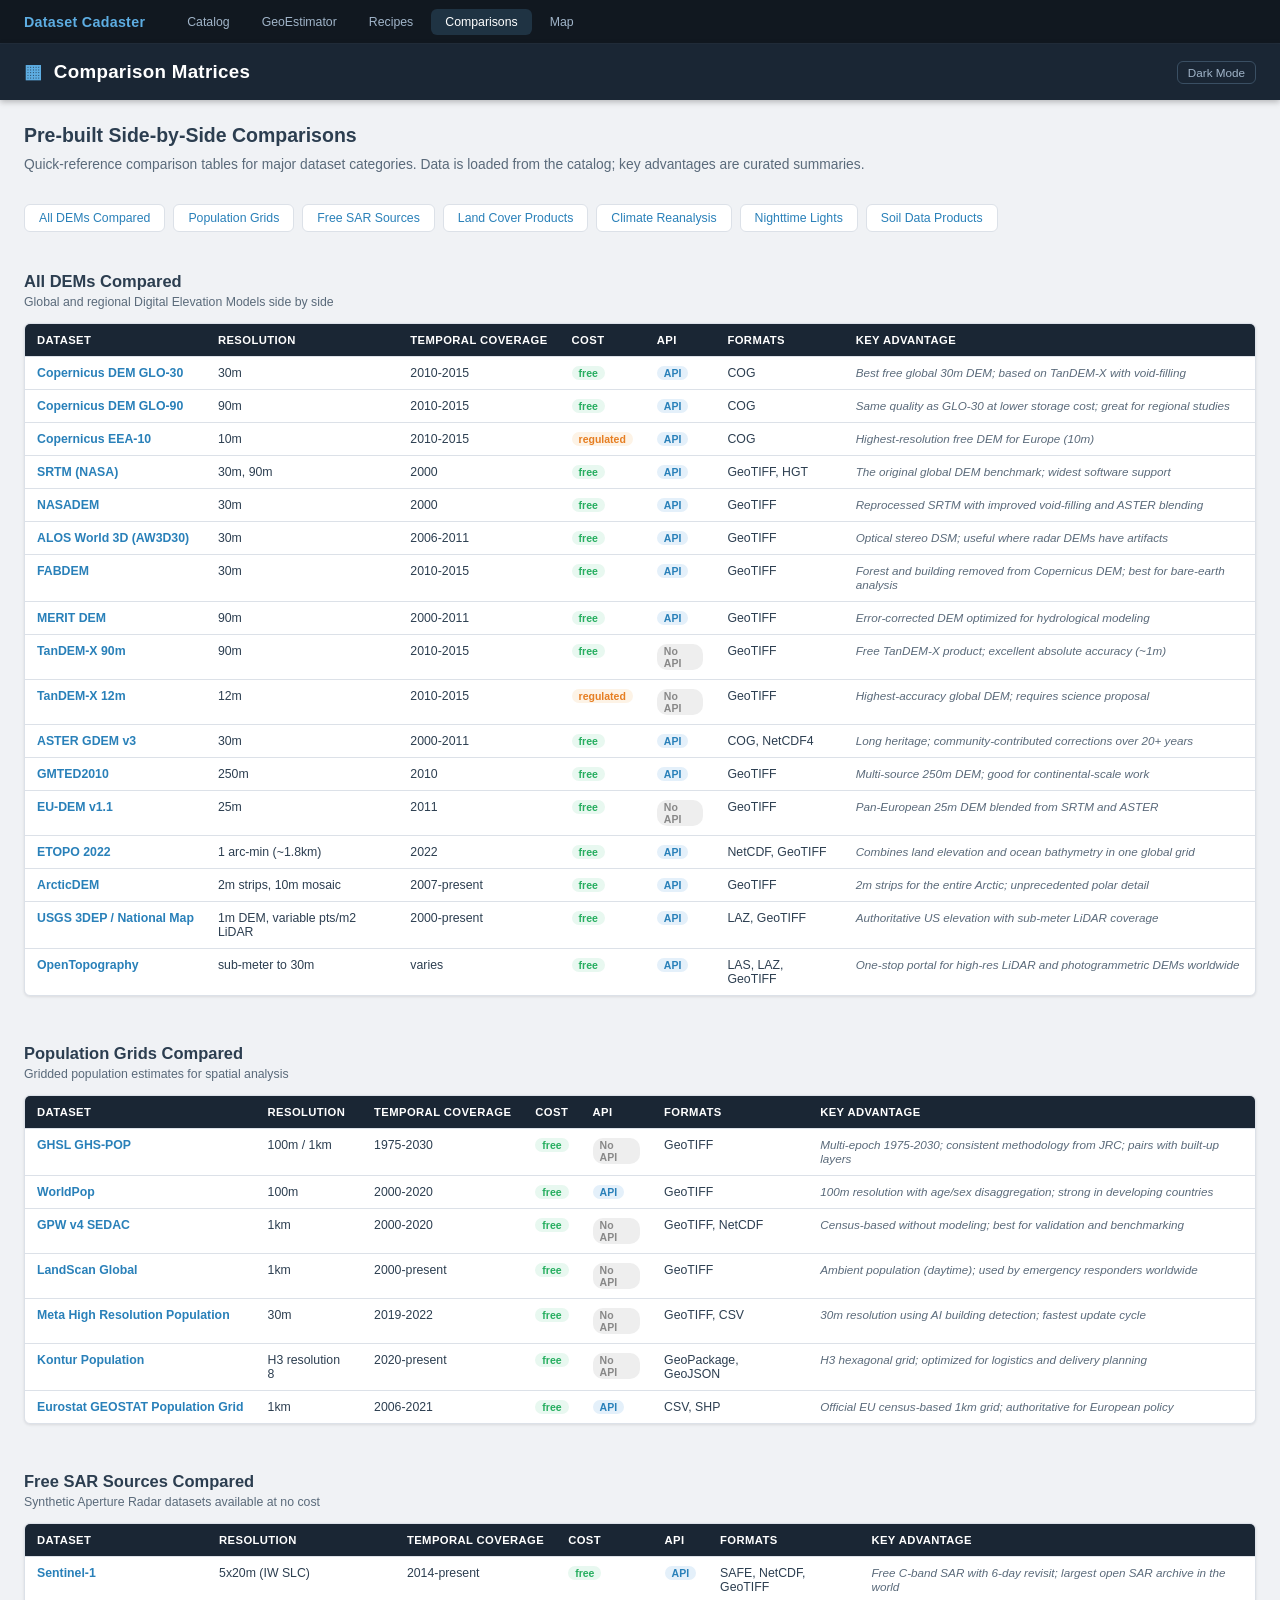
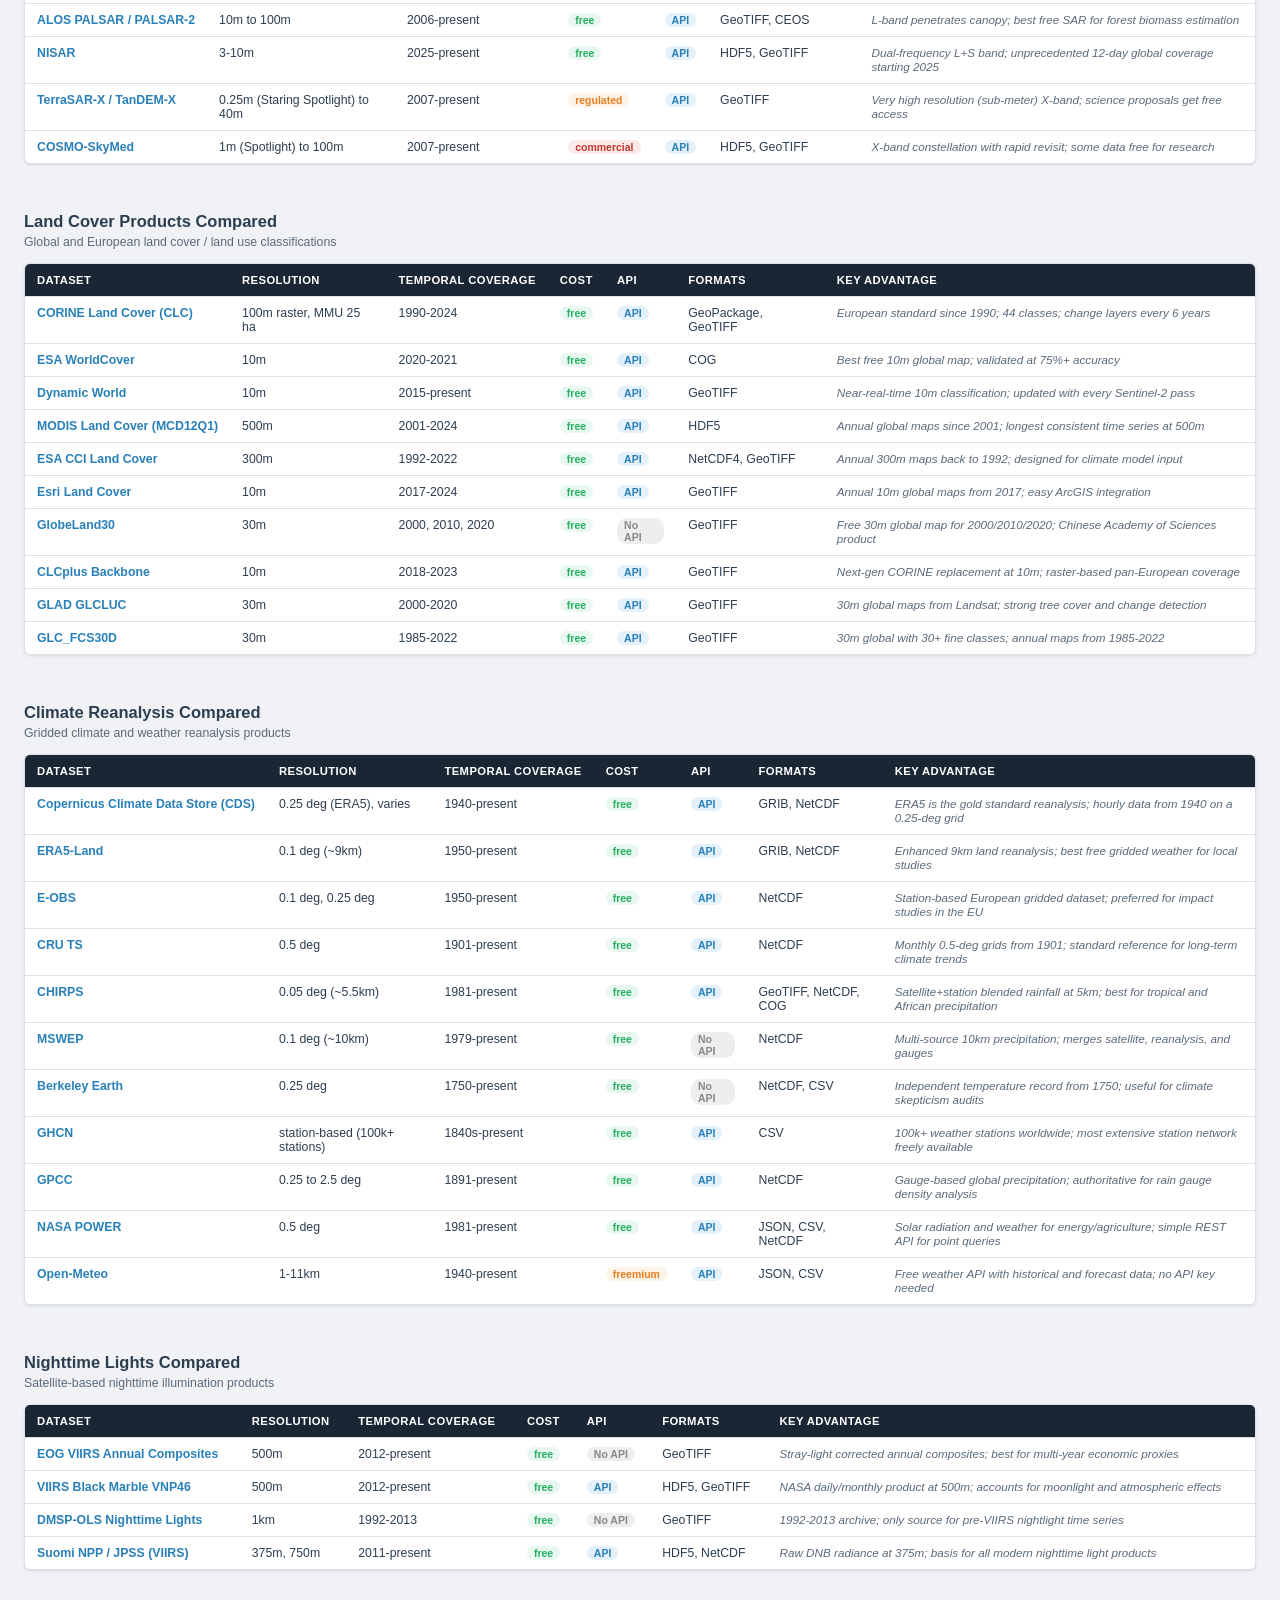
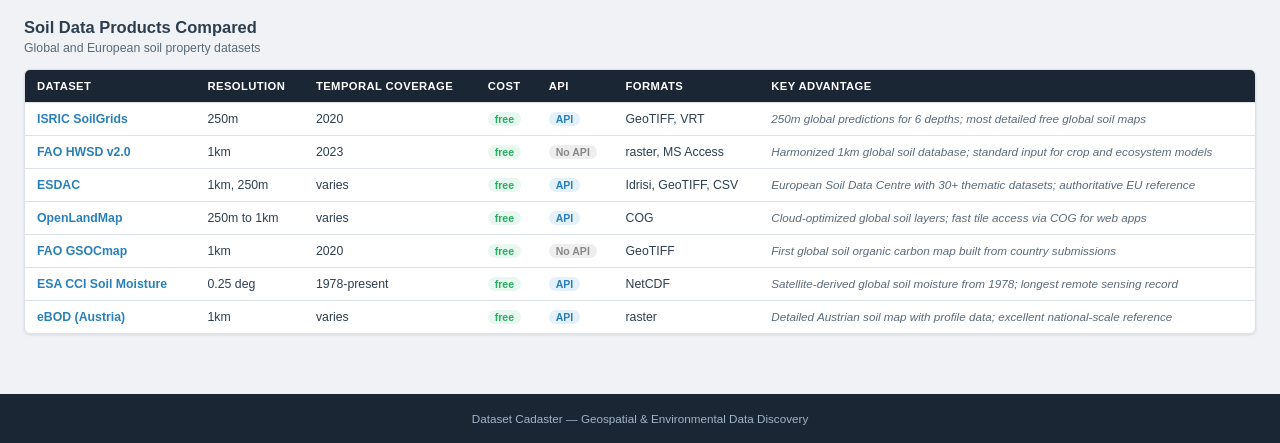
==== app/compare.html @ e5fda2cf "add download size estimator tab and processing recipes page" ====
<!DOCTYPE html>
<html lang="en">
<head>
<meta charset="UTF-8">
<meta name="viewport" content="width=device-width, initial-scale=1.0">
<title>Comparison Matrices — Dataset Cadaster</title>
<style>
/* ── Reset & Base ─────────────────────────────────────── */
*,*::before,*::after{box-sizing:border-box;margin:0;padding:0}
:root{
  --hdr:#1a2634;
  --hdr-accent:#2e4057;
  --body-bg:#f0f2f5;
  --card-bg:#fff;
  --text:#2c3e50;
  --text-light:#5a6a7a;
  --border:#dce1e8;
  --accent:#2980b9;
  --accent-hover:#1f6da0;
  --green:#27ae60;
  --green-bg:#e8f8f0;
  --yellow:#e67e22;
  --yellow-bg:#fdf3e6;
  --red:#c0392b;
  --red-bg:#fbeaea;
  --blue:#2980b9;
  --blue-bg:#e4f0fa;
  --teal:#16a085;
  --radius:6px;
  --shadow:0 1px 3px rgba(0,0,0,.1);
  --shadow-hover:0 4px 12px rgba(0,0,0,.12);
  --font:-apple-system,BlinkMacSystemFont,"Segoe UI",Roboto,"Helvetica Neue",Arial,sans-serif;
  --nav-h:44px;
  --header-h:56px;
}
/* ── Dark Mode ────────────────────────────────────────── */
[data-theme="dark"]{
  --hdr:#0d1520;
  --hdr-accent:#1a2a3e;
  --body-bg:#181e26;
  --card-bg:#1e2733;
  --text:#d0d8e0;
  --text-light:#8899aa;
  --border:#2a3545;
  --accent:#4ba3d9;
  --accent-hover:#3a8ec4;
  --green:#2ecc71;
  --green-bg:#1a3328;
  --yellow:#f39c12;
  --yellow-bg:#332a14;
  --red:#e74c3c;
  --red-bg:#331a1a;
  --blue:#4ba3d9;
  --blue-bg:#1a2a3e;
  --shadow:0 1px 3px rgba(0,0,0,.3);
  --shadow-hover:0 4px 12px rgba(0,0,0,.4);
}
html{font-size:15px;scroll-behavior:smooth}
body{font-family:var(--font);color:var(--text);background:var(--body-bg);min-height:100vh;display:flex;flex-direction:column}
a{color:var(--accent);text-decoration:none}
a:hover{text-decoration:underline}

/* ── Navigation Bar ──────────────────────────────────── */
.navbar{background:#111820;display:flex;align-items:center;height:var(--nav-h);padding:0 24px;font-size:.82rem;border-bottom:1px solid #222e3c}
.navbar-brand{color:#5dade2;font-weight:700;font-size:.95rem;text-decoration:none;margin-right:28px;letter-spacing:.3px}
.navbar-links{display:flex;gap:4px}
.navbar-links a{color:#a0b4c8;text-decoration:none;padding:6px 14px;border-radius:var(--radius);transition:all .15s}
.navbar-links a:hover{color:#fff;background:rgba(255,255,255,.08)}
.navbar-links a.active{color:#fff;background:rgba(93,173,226,.18)}

/* ── Header ───────────────────────────────────────────── */
.header{background:var(--hdr);color:#fff;padding:0 24px;display:flex;align-items:center;height:var(--header-h);position:sticky;top:0;z-index:100;box-shadow:0 2px 6px rgba(0,0,0,.25)}
.header h1{font-size:1.25rem;font-weight:600;letter-spacing:.3px}
.header h1 span{color:#5dade2;margin-right:6px}
.header-right{margin-left:auto;display:flex;align-items:center;gap:12px}
.btn-dark-toggle{background:none;border:1px solid #3a4f63;color:#a0b4c8;padding:4px 10px;border-radius:var(--radius);cursor:pointer;font-size:.78rem;font-family:var(--font);transition:all .15s;display:flex;align-items:center;gap:5px}
.btn-dark-toggle:hover{border-color:#5a7a9a;color:#fff}

/* ── Content ─────────────────────────────────────────── */
.container{max-width:1400px;width:100%;margin:0 auto;padding:24px}
.page-intro{margin-bottom:28px}
.page-intro h2{font-size:1.3rem;margin-bottom:8px;color:var(--text)}
.page-intro p{color:var(--text-light);font-size:.92rem;line-height:1.5}

/* ── Jump Nav ────────────────────────────────────────── */
.jump-nav{display:flex;flex-wrap:wrap;gap:8px;margin-bottom:28px}
.jump-nav a{display:inline-block;padding:6px 14px;background:var(--card-bg);border:1px solid var(--border);border-radius:var(--radius);font-size:.82rem;color:var(--accent);transition:all .15s}
.jump-nav a:hover{background:var(--accent);color:#fff;border-color:var(--accent);text-decoration:none}

/* ── Matrix Section ──────────────────────────────────── */
.matrix-section{margin-bottom:36px}
.matrix-section h3{font-size:1.1rem;margin-bottom:4px;color:var(--text);padding-top:12px}
.matrix-section .subtitle{font-size:.82rem;color:var(--text-light);margin-bottom:14px}
.matrix-wrap{overflow-x:auto;border:1px solid var(--border);border-radius:var(--radius);box-shadow:var(--shadow);background:var(--card-bg)}
.matrix-wrap table{width:100%;border-collapse:collapse;font-size:.82rem;min-width:900px}
.matrix-wrap th{text-align:left;padding:10px 12px;background:var(--hdr);color:#fff;font-weight:600;font-size:.75rem;text-transform:uppercase;letter-spacing:.4px;white-space:nowrap;position:sticky;top:0;z-index:1}
[data-theme="dark"] .matrix-wrap th{background:#0d1520}
.matrix-wrap td{padding:9px 12px;border-top:1px solid var(--border);vertical-align:top}
.matrix-wrap tr:hover{background:var(--blue-bg)}
[data-theme="dark"] .matrix-wrap tr:hover{background:rgba(75,163,217,.08)}
.matrix-wrap td:first-child{font-weight:600;white-space:nowrap;min-width:160px}
.matrix-wrap td:first-child a{color:var(--accent)}
.badge-free{display:inline-block;padding:1px 7px;border-radius:10px;font-size:.7rem;font-weight:600;background:var(--green-bg);color:var(--green)}
.badge-freemium{display:inline-block;padding:1px 7px;border-radius:10px;font-size:.7rem;font-weight:600;background:var(--yellow-bg);color:var(--yellow)}
.badge-commercial{display:inline-block;padding:1px 7px;border-radius:10px;font-size:.7rem;font-weight:600;background:var(--red-bg);color:var(--red)}
.badge-regulated{display:inline-block;padding:1px 7px;border-radius:10px;font-size:.7rem;font-weight:600;background:var(--yellow-bg);color:var(--yellow)}
.badge-api{display:inline-block;padding:1px 7px;border-radius:10px;font-size:.7rem;font-weight:600;background:var(--blue-bg);color:var(--blue)}
.badge-no-api{display:inline-block;padding:1px 7px;border-radius:10px;font-size:.7rem;font-weight:600;background:#eee;color:#888}
[data-theme="dark"] .badge-no-api{background:#2a2a2a;color:#666}
.advantage{font-style:italic;color:var(--text-light);font-size:.78rem;max-width:220px}

/* ── Footer ──────────────────────────────────────────── */
.footer{background:var(--hdr);color:#a0b4c8;text-align:center;padding:18px;font-size:.78rem;margin-top:auto}

/* ── Responsive ──────────────────────────────────────── */
@media(max-width:768px){
  .navbar{padding:0 12px;font-size:.75rem}
  .navbar-brand{font-size:.82rem;margin-right:12px}
  .container{padding:14px}
  .jump-nav{gap:5px}
  .jump-nav a{padding:4px 10px;font-size:.75rem}
}
</style>
</head>
<body>

<nav class="navbar">
  <a href="index.html" class="navbar-brand">Dataset Cadaster</a>
  <div class="navbar-links">
    <a href="index.html">Catalog</a>
    <a href="estimator.html">GeoEstimator</a>
    <a href="recipes.html">Recipes</a>
    <a href="compare.html" class="active">Comparisons</a>
    <a href="map.html">Map</a>
  </div>
</nav>

<header class="header">
  <h1><span>&#9638;</span> Comparison Matrices</h1>
  <div class="header-right">
    <button class="btn-dark-toggle" onclick="toggleDark()" title="Toggle dark mode">Dark Mode</button>
  </div>
</header>

<div class="container">

<div class="page-intro">
  <h2>Pre-built Side-by-Side Comparisons</h2>
  <p>Quick-reference comparison tables for major dataset categories. Data is loaded from the catalog; key advantages are curated summaries.</p>
</div>

<div class="jump-nav">
  <a href="#dem">All DEMs Compared</a>
  <a href="#population">Population Grids</a>
  <a href="#sar">Free SAR Sources</a>
  <a href="#landcover">Land Cover Products</a>
  <a href="#climate">Climate Reanalysis</a>
  <a href="#nightlights">Nighttime Lights</a>
  <a href="#soil">Soil Data Products</a>
</div>

<!-- Tables are rendered by JS below -->
<div id="matrices-container"></div>

</div>

<footer class="footer">Dataset Cadaster &mdash; Geospatial &amp; Environmental Data Discovery</footer>

<script>
/* ── Dark mode ───────────────────────────────────────── */
function toggleDark(){
  const t=document.documentElement.getAttribute('data-theme')==='dark'?'':'dark';
  document.documentElement.setAttribute('data-theme',t);
  localStorage.setItem('dc-theme',t);
}
(function(){const t=localStorage.getItem('dc-theme');if(t)document.documentElement.setAttribute('data-theme',t)})();

/* ── Matrix definitions ─────────────────────────────── */
const MATRICES = [
  {
    id: "dem",
    title: "All DEMs Compared",
    subtitle: "Global and regional Digital Elevation Models side by side",
    ids: [
      "copernicus-dem-glo30","copernicus-dem-glo90","copernicus-dem-eea10","srtm-nasa","nasadem",
      "alos-aw3d30","fabdem","merit-dem","tandem-x-90m","tandem-x-12m",
      "aster-gdem","gmted2010","eu-dem","etopo","arcticdem","usgs-3dep","opentopography"
    ],
    advantages: {
      "copernicus-dem-glo30": "Best free global 30m DEM; based on TanDEM-X with void-filling",
      "copernicus-dem-glo90": "Same quality as GLO-30 at lower storage cost; great for regional studies",
      "copernicus-dem-eea10": "Highest-resolution free DEM for Europe (10m)",
      "srtm-nasa": "The original global DEM benchmark; widest software support",
      "nasadem": "Reprocessed SRTM with improved void-filling and ASTER blending",
      "alos-aw3d30": "Optical stereo DSM; useful where radar DEMs have artifacts",
      "fabdem": "Forest and building removed from Copernicus DEM; best for bare-earth analysis",
      "merit-dem": "Error-corrected DEM optimized for hydrological modeling",
      "tandem-x-90m": "Free TanDEM-X product; excellent absolute accuracy (~1m)",
      "tandem-x-12m": "Highest-accuracy global DEM; requires science proposal",
      "aster-gdem": "Long heritage; community-contributed corrections over 20+ years",
      "gmted2010": "Multi-source 250m DEM; good for continental-scale work",
      "eu-dem": "Pan-European 25m DEM blended from SRTM and ASTER",
      "etopo": "Combines land elevation and ocean bathymetry in one global grid",
      "arcticdem": "2m strips for the entire Arctic; unprecedented polar detail",
      "usgs-3dep": "Authoritative US elevation with sub-meter LiDAR coverage",
      "opentopography": "One-stop portal for high-res LiDAR and photogrammetric DEMs worldwide"
    }
  },
  {
    id: "population",
    title: "Population Grids Compared",
    subtitle: "Gridded population estimates for spatial analysis",
    ids: [
      "ghsl-ghs-pop","worldpop","gpw-v4-sedac","landscan-global",
      "meta-high-resolution-population","kontur-population","eurostat-geostat-population-grid"
    ],
    advantages: {
      "ghsl-ghs-pop": "Multi-epoch 1975-2030; consistent methodology from JRC; pairs with built-up layers",
      "worldpop": "100m resolution with age/sex disaggregation; strong in developing countries",
      "gpw-v4-sedac": "Census-based without modeling; best for validation and benchmarking",
      "landscan-global": "Ambient population (daytime); used by emergency responders worldwide",
      "meta-high-resolution-population": "30m resolution using AI building detection; fastest update cycle",
      "kontur-population": "H3 hexagonal grid; optimized for logistics and delivery planning",
      "eurostat-geostat-population-grid": "Official EU census-based 1km grid; authoritative for European policy"
    }
  },
  {
    id: "sar",
    title: "Free SAR Sources Compared",
    subtitle: "Synthetic Aperture Radar datasets available at no cost",
    ids: [
      "sentinel-1","alos-palsar","nisar","terrasar-x","cosmo-skymed"
    ],
    advantages: {
      "sentinel-1": "Free C-band SAR with 6-day revisit; largest open SAR archive in the world",
      "alos-palsar": "L-band penetrates canopy; best free SAR for forest biomass estimation",
      "nisar": "Dual-frequency L+S band; unprecedented 12-day global coverage starting 2025",
      "terrasar-x": "Very high resolution (sub-meter) X-band; science proposals get free access",
      "cosmo-skymed": "X-band constellation with rapid revisit; some data free for research"
    }
  },
  {
    id: "landcover",
    title: "Land Cover Products Compared",
    subtitle: "Global and European land cover / land use classifications",
    ids: [
      "corine-land-cover","esa-worldcover","dynamic-world","modis-land-cover",
      "esa-cci-land-cover","esri-land-cover","globeland30","clcplus-backbone",
      "glad-glcluc","glc-fcs30d"
    ],
    advantages: {
      "corine-land-cover": "European standard since 1990; 44 classes; change layers every 6 years",
      "esa-worldcover": "Best free 10m global map; validated at 75%+ accuracy",
      "dynamic-world": "Near-real-time 10m classification; updated with every Sentinel-2 pass",
      "modis-land-cover": "Annual global maps since 2001; longest consistent time series at 500m",
      "esa-cci-land-cover": "Annual 300m maps back to 1992; designed for climate model input",
      "esri-land-cover": "Annual 10m global maps from 2017; easy ArcGIS integration",
      "globeland30": "Free 30m global map for 2000/2010/2020; Chinese Academy of Sciences product",
      "clcplus-backbone": "Next-gen CORINE replacement at 10m; raster-based pan-European coverage",
      "glad-glcluc": "30m global maps from Landsat; strong tree cover and change detection",
      "glc-fcs30d": "30m global with 30+ fine classes; annual maps from 1985-2022"
    }
  },
  {
    id: "climate",
    title: "Climate Reanalysis Compared",
    subtitle: "Gridded climate and weather reanalysis products",
    ids: [
      "copernicus-cds","era5-land","e-obs","cru-ts","chirps","mswep",
      "berkeley-earth","ghcn","gpcc","nasa-power","open-meteo"
    ],
    advantages: {
      "copernicus-cds": "ERA5 is the gold standard reanalysis; hourly data from 1940 on a 0.25-deg grid",
      "era5-land": "Enhanced 9km land reanalysis; best free gridded weather for local studies",
      "e-obs": "Station-based European gridded dataset; preferred for impact studies in the EU",
      "cru-ts": "Monthly 0.5-deg grids from 1901; standard reference for long-term climate trends",
      "chirps": "Satellite+station blended rainfall at 5km; best for tropical and African precipitation",
      "mswep": "Multi-source 10km precipitation; merges satellite, reanalysis, and gauges",
      "berkeley-earth": "Independent temperature record from 1750; useful for climate skepticism audits",
      "ghcn": "100k+ weather stations worldwide; most extensive station network freely available",
      "gpcc": "Gauge-based global precipitation; authoritative for rain gauge density analysis",
      "nasa-power": "Solar radiation and weather for energy/agriculture; simple REST API for point queries",
      "open-meteo": "Free weather API with historical and forecast data; no API key needed"
    }
  },
  {
    id: "nightlights",
    title: "Nighttime Lights Compared",
    subtitle: "Satellite-based nighttime illumination products",
    ids: [
      "eog-viirs-annual-composites","viirs-black-marble-vnp46","dmsp-ols-nighttime-lights","viirs-npp-jpss"
    ],
    advantages: {
      "eog-viirs-annual-composites": "Stray-light corrected annual composites; best for multi-year economic proxies",
      "viirs-black-marble-vnp46": "NASA daily/monthly product at 500m; accounts for moonlight and atmospheric effects",
      "dmsp-ols-nighttime-lights": "1992-2013 archive; only source for pre-VIIRS nightlight time series",
      "viirs-npp-jpss": "Raw DNB radiance at 375m; basis for all modern nighttime light products"
    }
  },
  {
    id: "soil",
    title: "Soil Data Products Compared",
    subtitle: "Global and European soil property datasets",
    ids: [
      "isric-soilgrids","fao-hwsd","esdac","openlandmap","fao-gsocmap",
      "esa-cci-soil-moisture","ebod-austria"
    ],
    advantages: {
      "isric-soilgrids": "250m global predictions for 6 depths; most detailed free global soil maps",
      "fao-hwsd": "Harmonized 1km global soil database; standard input for crop and ecosystem models",
      "esdac": "European Soil Data Centre with 30+ thematic datasets; authoritative EU reference",
      "openlandmap": "Cloud-optimized global soil layers; fast tile access via COG for web apps",
      "fao-gsocmap": "First global soil organic carbon map built from country submissions",
      "esa-cci-soil-moisture": "Satellite-derived global soil moisture from 1978; longest remote sensing record",
      "ebod-austria": "Detailed Austrian soil map with profile data; excellent national-scale reference"
    }
  }
];

/* ── Load datasets and build tables ──────────────────── */
fetch('../datasets.json')
  .then(r=>r.json())
  .then(datasets=>{
    const byId={};
    datasets.forEach(d=>{byId[d.id||d.name]=d});
    const container=document.getElementById('matrices-container');

    MATRICES.forEach(m=>{
      const section=document.createElement('div');
      section.className='matrix-section';
      section.innerHTML=`<h3 id="${m.id}">${m.title}</h3><p class="subtitle">${m.subtitle}</p>`;

      let html='<div class="matrix-wrap"><table><thead><tr>';
      html+='<th>Dataset</th><th>Resolution</th><th>Temporal Coverage</th><th>Cost</th><th>API</th><th>Formats</th><th>Key Advantage</th>';
      html+='</tr></thead><tbody>';

      m.ids.forEach(id=>{
        const d=byId[id];
        if(!d) return;
        const costClass=d.cost==='free'?'badge-free':d.cost==='freemium'?'badge-freemium':d.cost==='commercial'?'badge-commercial':'badge-regulated';
        const apiHtml=d.apiSupport?'<span class="badge-api">API</span>':'<span class="badge-no-api">No API</span>';
        const adv=m.advantages[id]||'';
        html+=`<tr>`;
        html+=`<td><a href="${d.url}" target="_blank" rel="noopener">${d.name}</a></td>`;
        html+=`<td>${d.spatialResolution||'—'}</td>`;
        html+=`<td>${d.temporalCoverage||'—'}</td>`;
        html+=`<td><span class="${costClass}">${d.cost||'—'}</span></td>`;
        html+=`<td>${apiHtml}</td>`;
        html+=`<td>${d.formats||'—'}</td>`;
        html+=`<td><span class="advantage">${adv}</span></td>`;
        html+=`</tr>`;
      });

      html+='</tbody></table></div>';
      section.innerHTML+=html;
      container.appendChild(section);
    });
  })
  .catch(err=>{
    document.getElementById('matrices-container').innerHTML=
      '<p style="color:var(--red);padding:20px">Failed to load datasets.json: '+err.message+'</p>';
  });
</script>

</body>
</html>
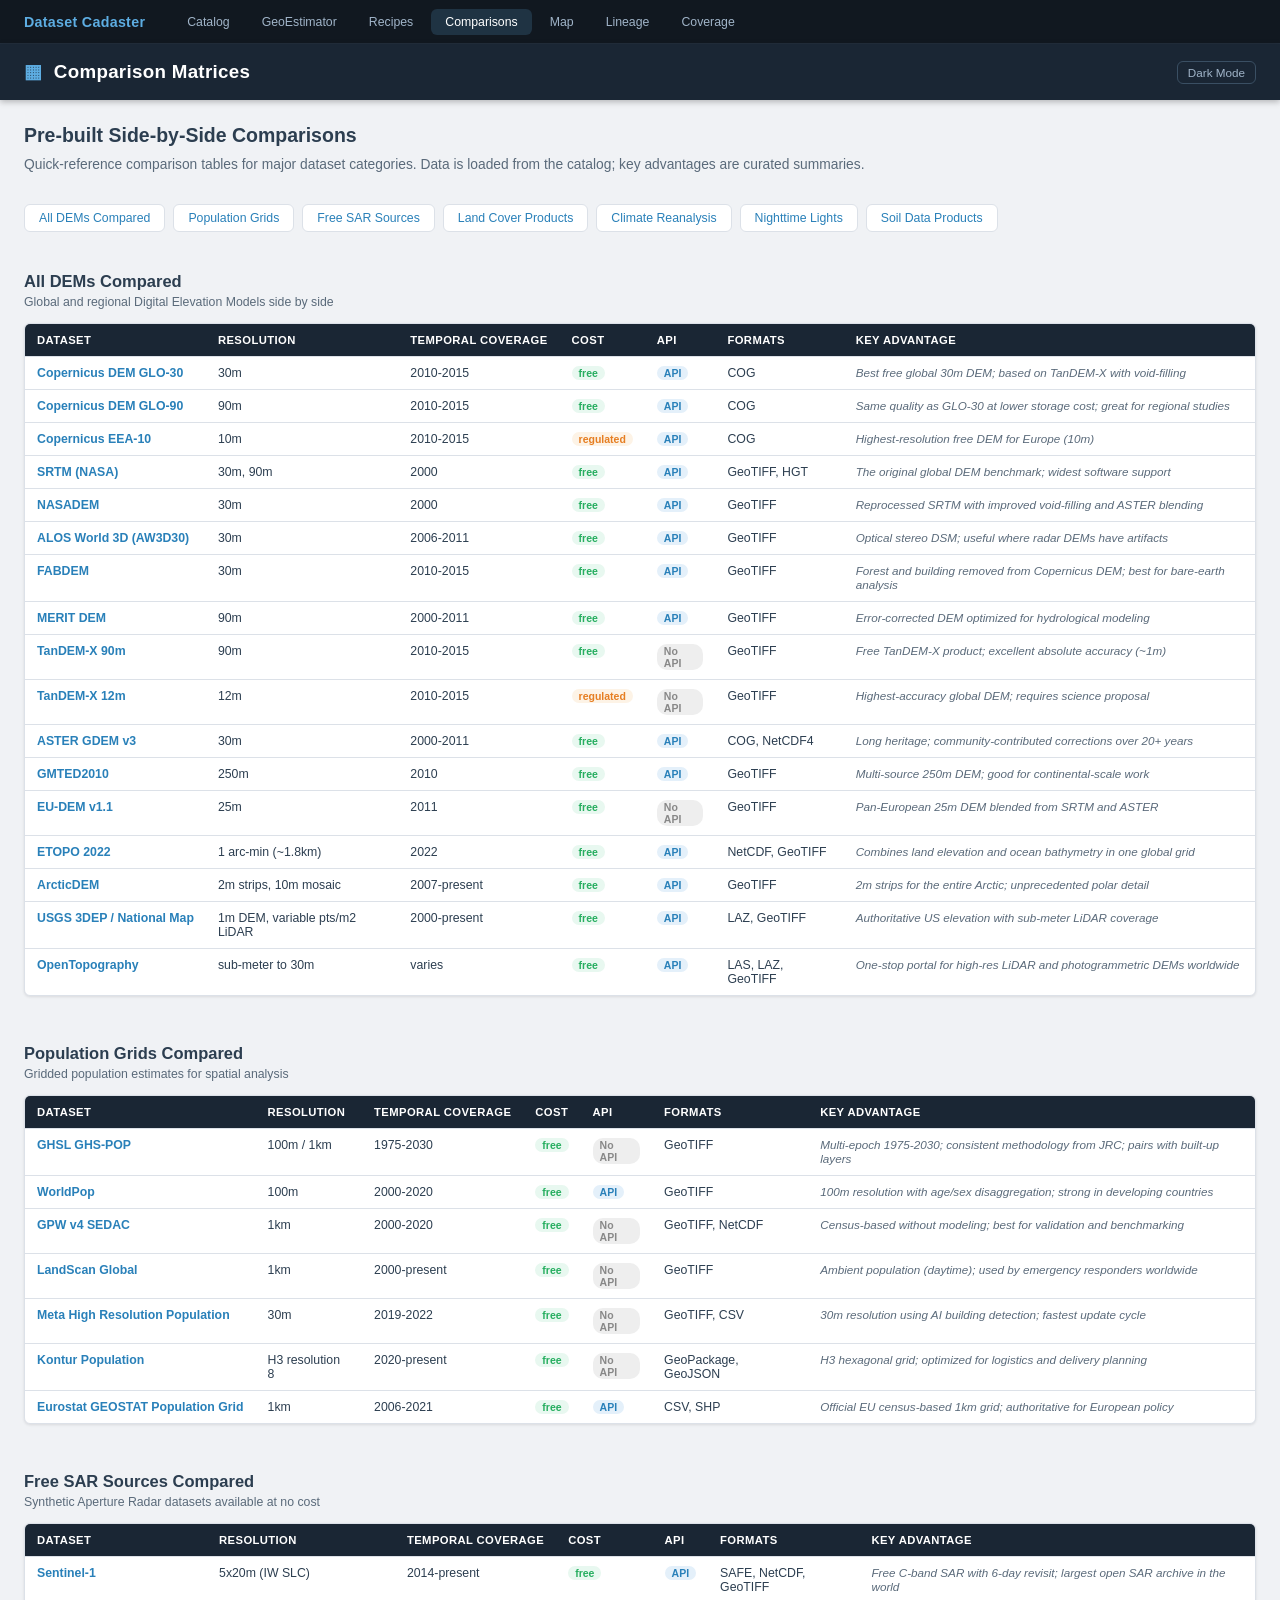
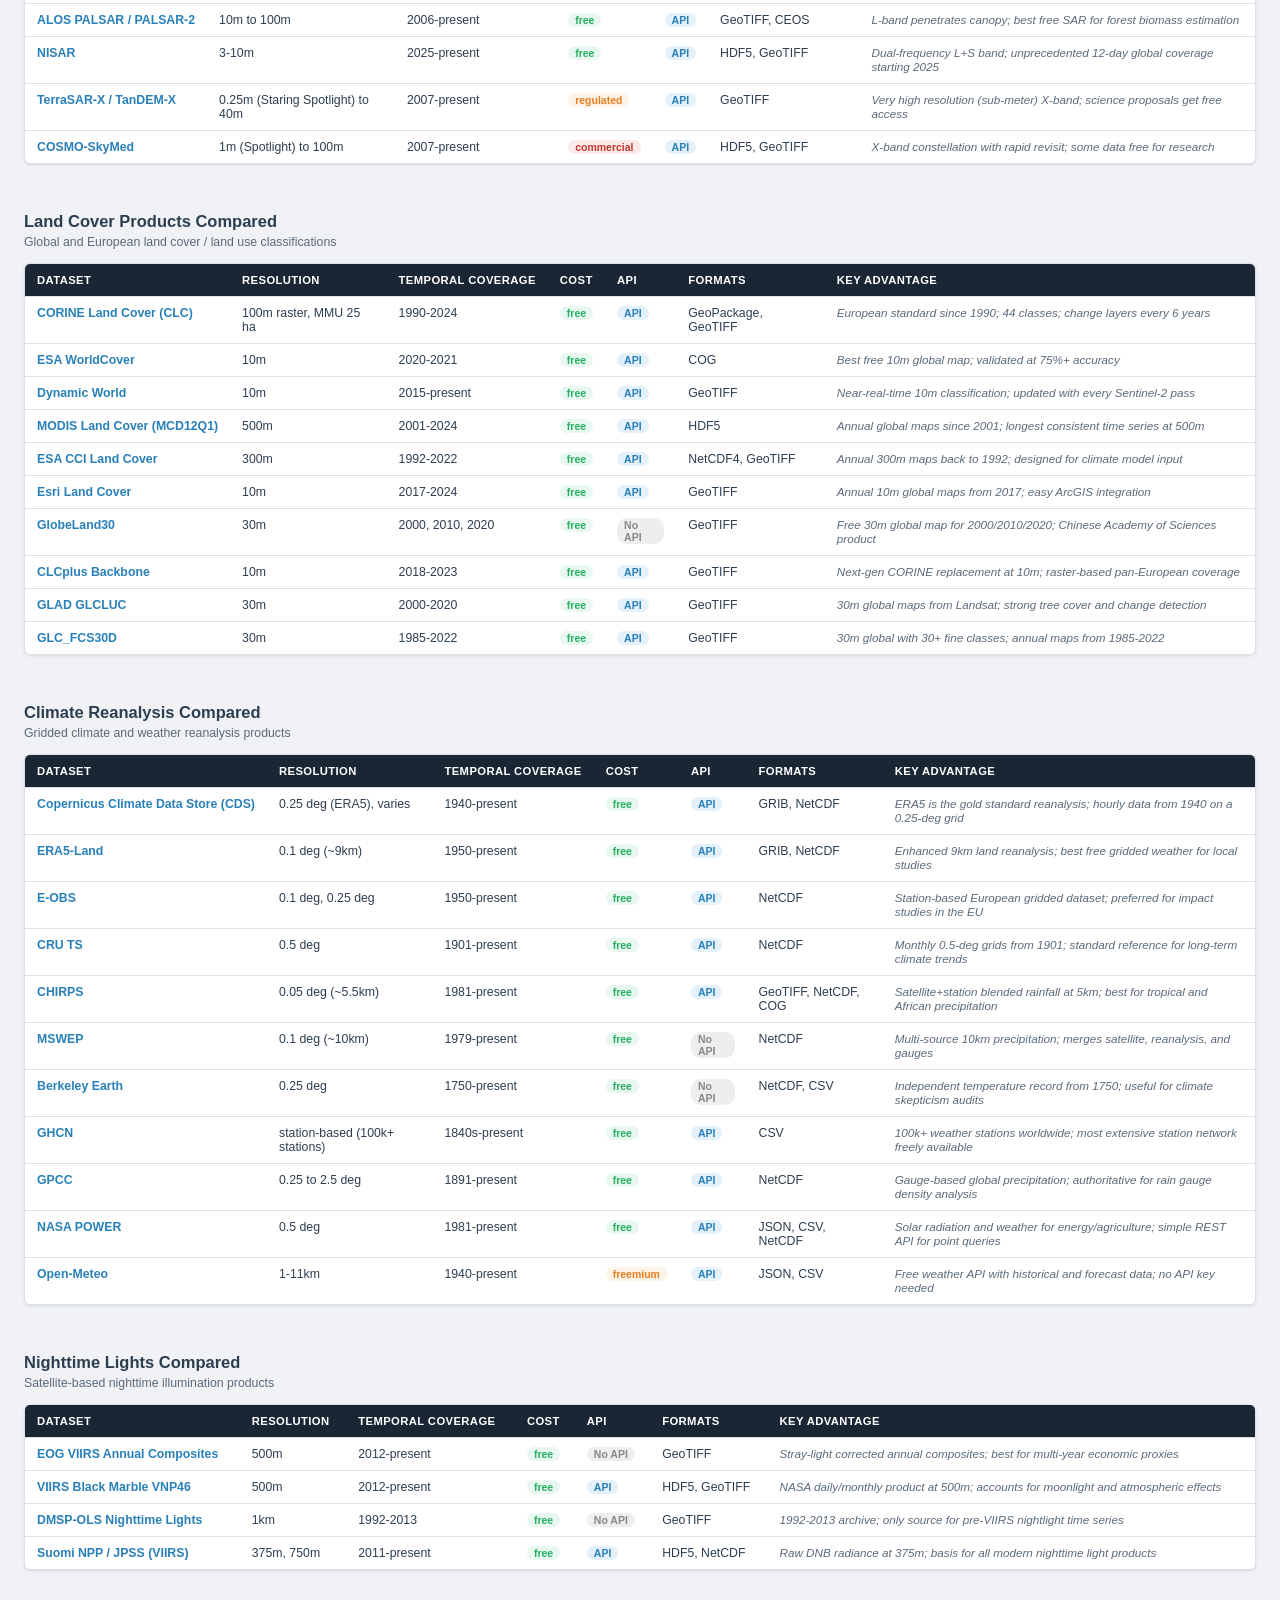
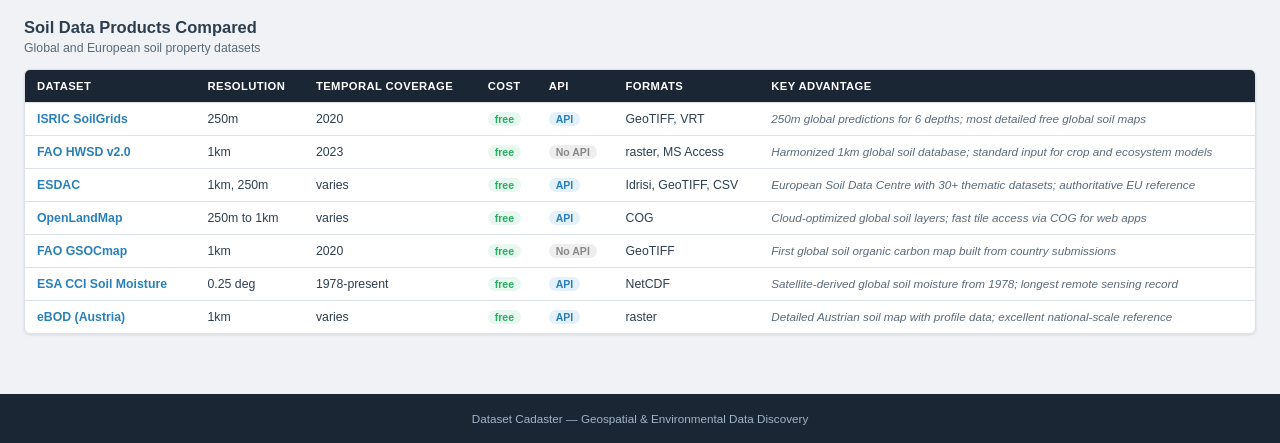
==== commit 8466cdcf: "add health checker, grant budget exporter, lineage graph, coverage calendar, QGIS plugin" ====
--- a/app/compare.html
+++ b/app/compare.html
@@ -132,6 +132,8 @@
     <a href="recipes.html">Recipes</a>
     <a href="compare.html" class="active">Comparisons</a>
     <a href="map.html">Map</a>
+    <a href="lineage.html">Lineage</a>
+    <a href="coverage.html">Coverage</a>
   </div>
 </nav>
 
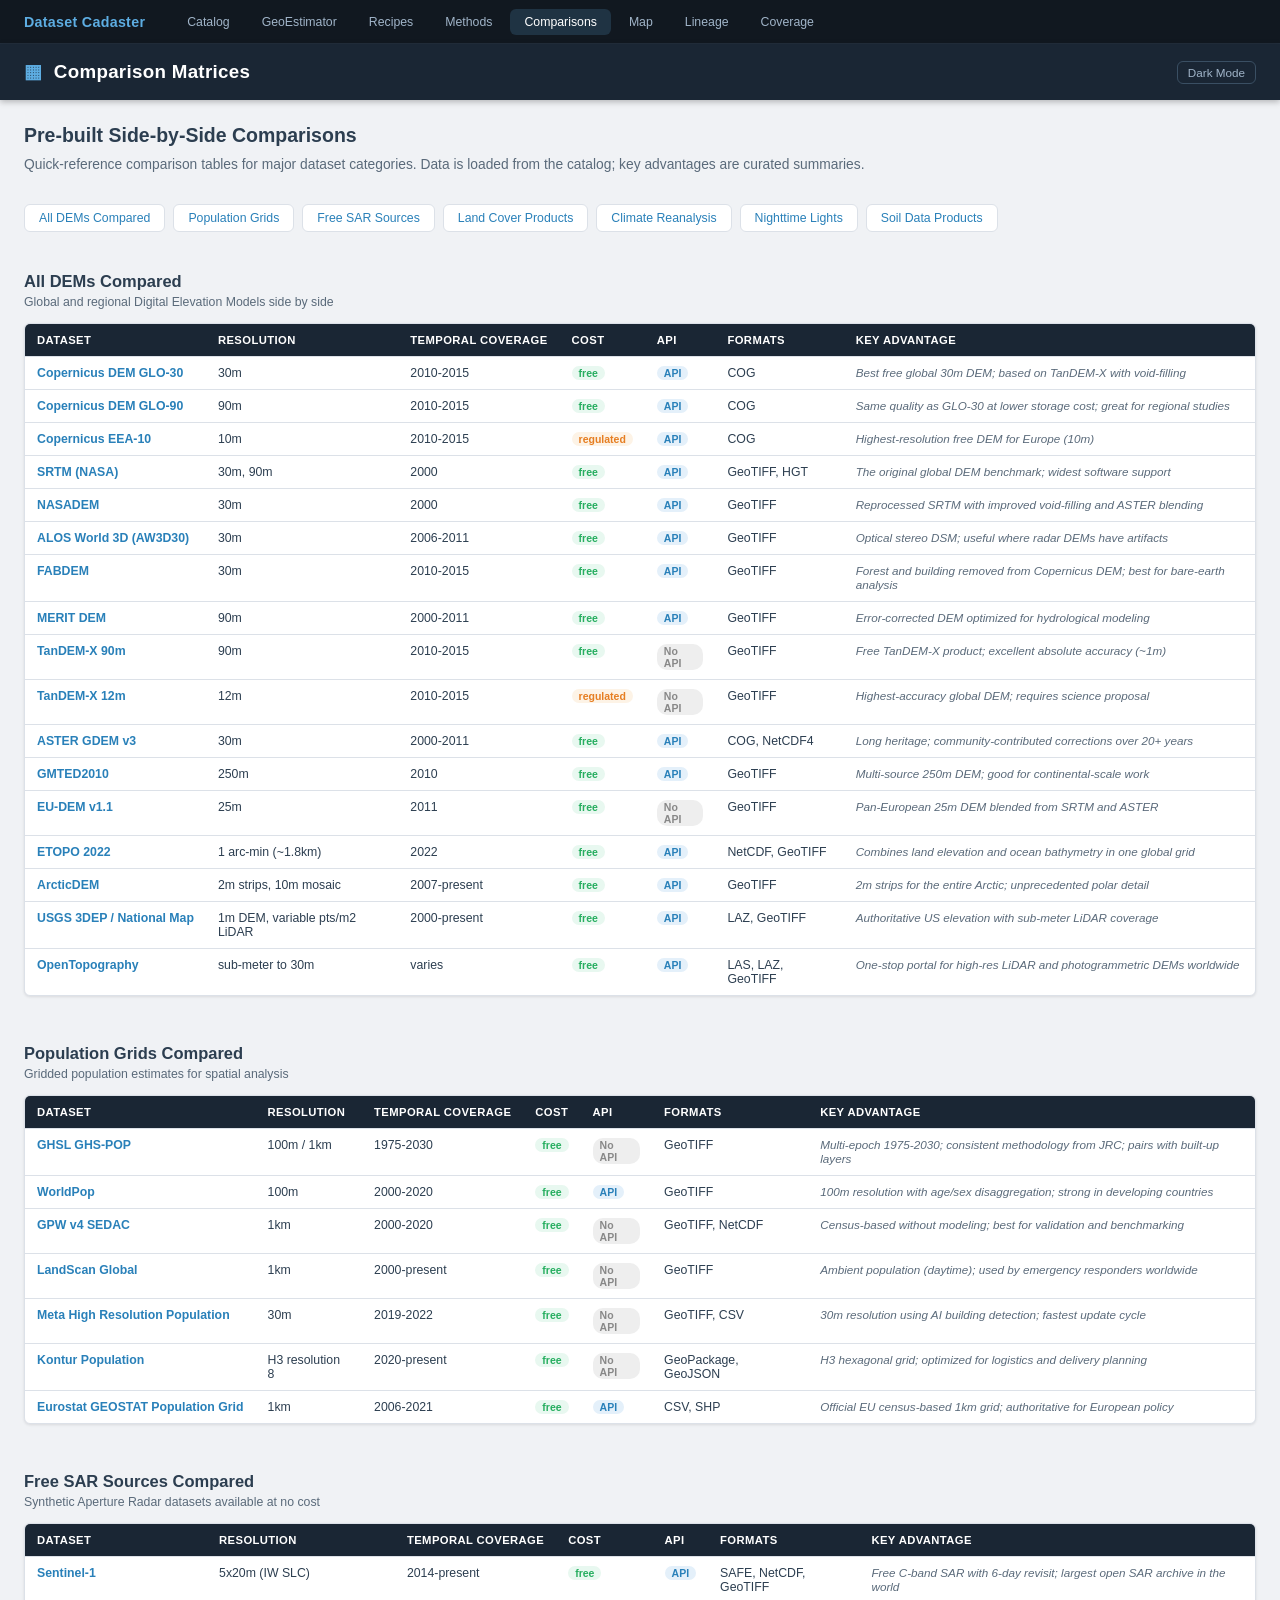
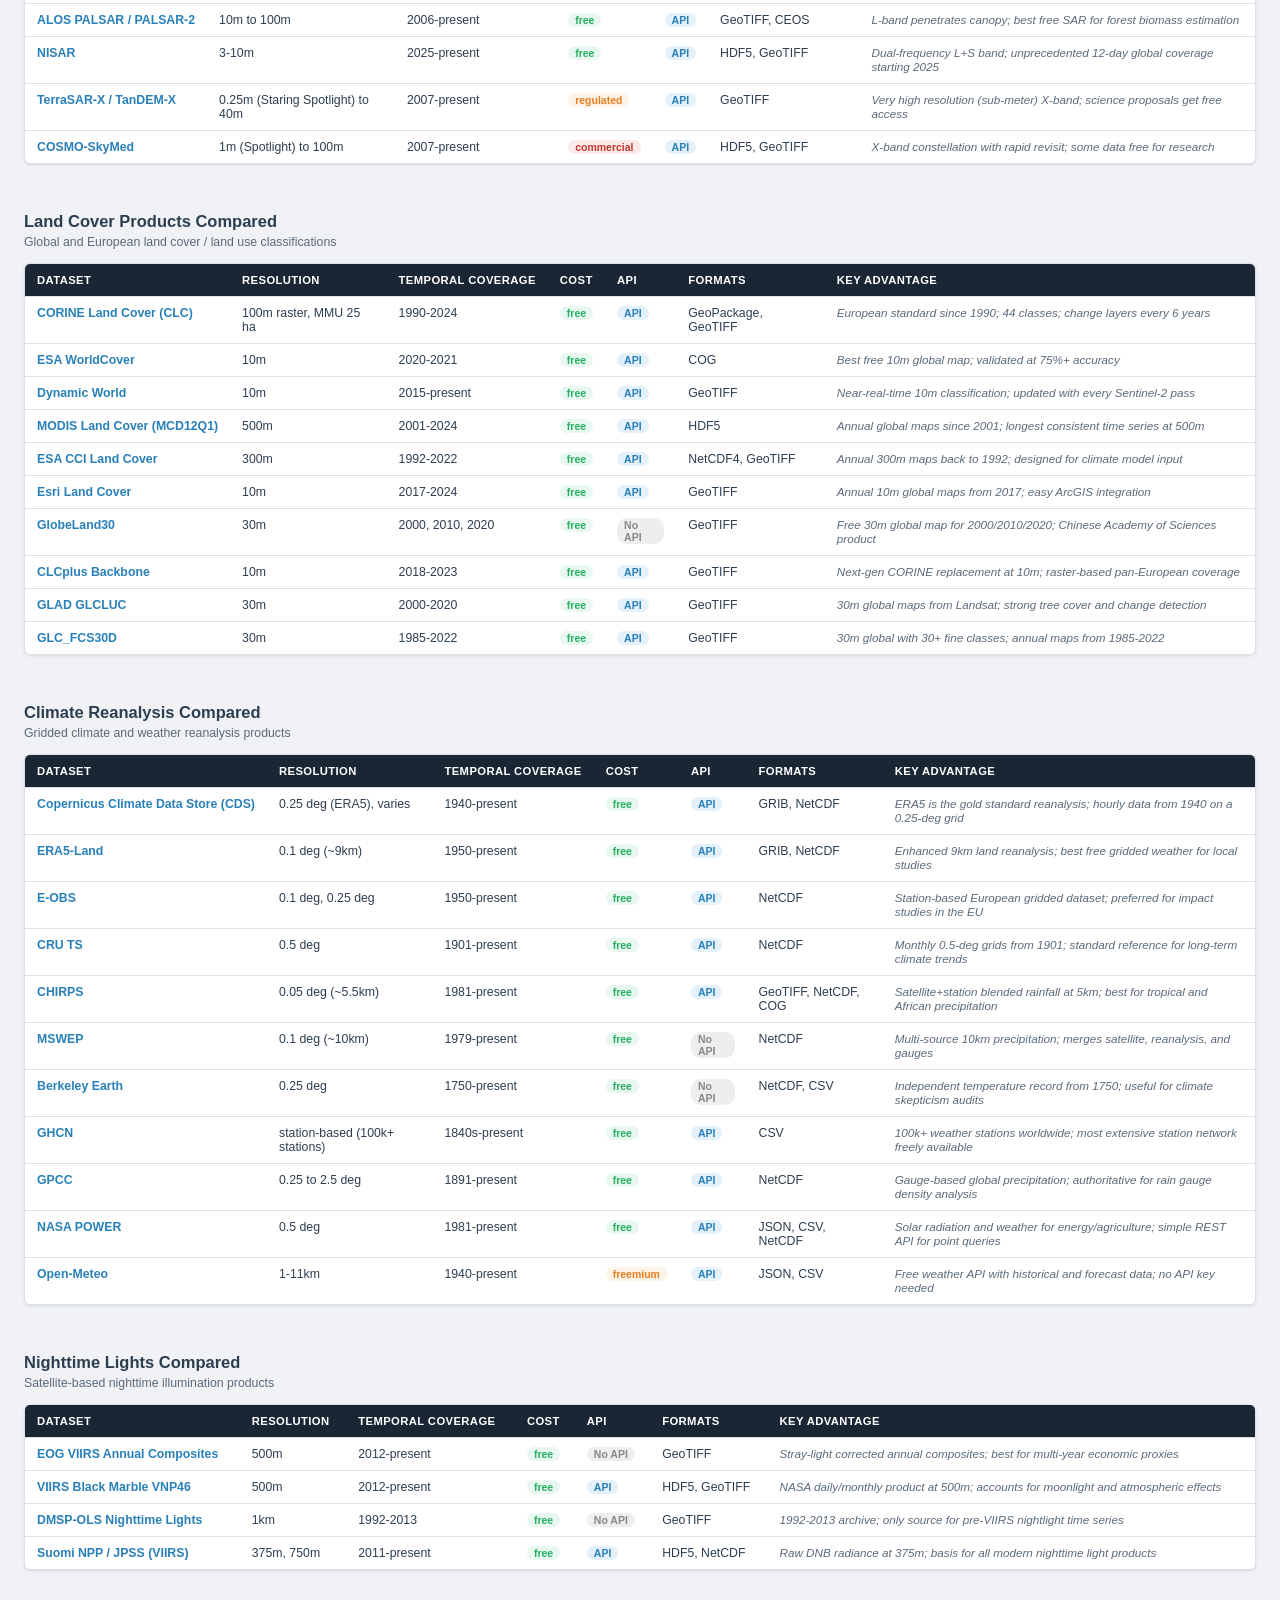
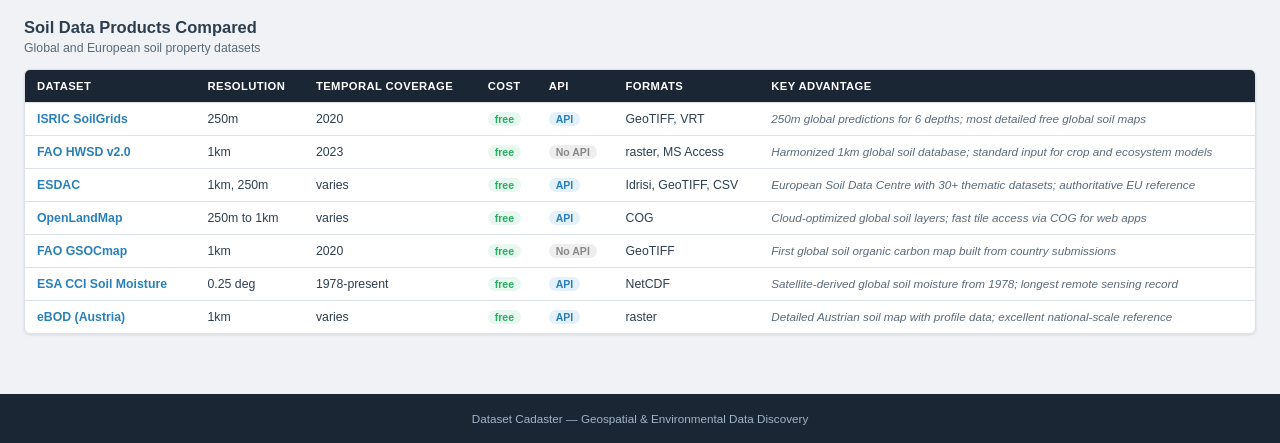
==== commit 6773932b: "save point before verification" ====
--- a/app/compare.html
+++ b/app/compare.html
@@ -4,78 +4,9 @@
 <meta charset="UTF-8">
 <meta name="viewport" content="width=device-width, initial-scale=1.0">
 <title>Comparison Matrices — Dataset Cadaster</title>
+<link rel="stylesheet" href="shared.css">
+<script src="shared.js"></script>
 <style>
-/* ── Reset & Base ─────────────────────────────────────── */
-*,*::before,*::after{box-sizing:border-box;margin:0;padding:0}
-:root{
-  --hdr:#1a2634;
-  --hdr-accent:#2e4057;
-  --body-bg:#f0f2f5;
-  --card-bg:#fff;
-  --text:#2c3e50;
-  --text-light:#5a6a7a;
-  --border:#dce1e8;
-  --accent:#2980b9;
-  --accent-hover:#1f6da0;
-  --green:#27ae60;
-  --green-bg:#e8f8f0;
-  --yellow:#e67e22;
-  --yellow-bg:#fdf3e6;
-  --red:#c0392b;
-  --red-bg:#fbeaea;
-  --blue:#2980b9;
-  --blue-bg:#e4f0fa;
-  --teal:#16a085;
-  --radius:6px;
-  --shadow:0 1px 3px rgba(0,0,0,.1);
-  --shadow-hover:0 4px 12px rgba(0,0,0,.12);
-  --font:-apple-system,BlinkMacSystemFont,"Segoe UI",Roboto,"Helvetica Neue",Arial,sans-serif;
-  --nav-h:44px;
-  --header-h:56px;
-}
-/* ── Dark Mode ────────────────────────────────────────── */
-[data-theme="dark"]{
-  --hdr:#0d1520;
-  --hdr-accent:#1a2a3e;
-  --body-bg:#181e26;
-  --card-bg:#1e2733;
-  --text:#d0d8e0;
-  --text-light:#8899aa;
-  --border:#2a3545;
-  --accent:#4ba3d9;
-  --accent-hover:#3a8ec4;
-  --green:#2ecc71;
-  --green-bg:#1a3328;
-  --yellow:#f39c12;
-  --yellow-bg:#332a14;
-  --red:#e74c3c;
-  --red-bg:#331a1a;
-  --blue:#4ba3d9;
-  --blue-bg:#1a2a3e;
-  --shadow:0 1px 3px rgba(0,0,0,.3);
-  --shadow-hover:0 4px 12px rgba(0,0,0,.4);
-}
-html{font-size:15px;scroll-behavior:smooth}
-body{font-family:var(--font);color:var(--text);background:var(--body-bg);min-height:100vh;display:flex;flex-direction:column}
-a{color:var(--accent);text-decoration:none}
-a:hover{text-decoration:underline}
-
-/* ── Navigation Bar ──────────────────────────────────── */
-.navbar{background:#111820;display:flex;align-items:center;height:var(--nav-h);padding:0 24px;font-size:.82rem;border-bottom:1px solid #222e3c}
-.navbar-brand{color:#5dade2;font-weight:700;font-size:.95rem;text-decoration:none;margin-right:28px;letter-spacing:.3px}
-.navbar-links{display:flex;gap:4px}
-.navbar-links a{color:#a0b4c8;text-decoration:none;padding:6px 14px;border-radius:var(--radius);transition:all .15s}
-.navbar-links a:hover{color:#fff;background:rgba(255,255,255,.08)}
-.navbar-links a.active{color:#fff;background:rgba(93,173,226,.18)}
-
-/* ── Header ───────────────────────────────────────────── */
-.header{background:var(--hdr);color:#fff;padding:0 24px;display:flex;align-items:center;height:var(--header-h);position:sticky;top:0;z-index:100;box-shadow:0 2px 6px rgba(0,0,0,.25)}
-.header h1{font-size:1.25rem;font-weight:600;letter-spacing:.3px}
-.header h1 span{color:#5dade2;margin-right:6px}
-.header-right{margin-left:auto;display:flex;align-items:center;gap:12px}
-.btn-dark-toggle{background:none;border:1px solid #3a4f63;color:#a0b4c8;padding:4px 10px;border-radius:var(--radius);cursor:pointer;font-size:.78rem;font-family:var(--font);transition:all .15s;display:flex;align-items:center;gap:5px}
-.btn-dark-toggle:hover{border-color:#5a7a9a;color:#fff}
-
 /* ── Content ─────────────────────────────────────────── */
 .container{max-width:1400px;width:100%;margin:0 auto;padding:24px}
 .page-intro{margin-bottom:28px}
@@ -100,22 +31,10 @@
 [data-theme="dark"] .matrix-wrap tr:hover{background:rgba(75,163,217,.08)}
 .matrix-wrap td:first-child{font-weight:600;white-space:nowrap;min-width:160px}
 .matrix-wrap td:first-child a{color:var(--accent)}
-.badge-free{display:inline-block;padding:1px 7px;border-radius:10px;font-size:.7rem;font-weight:600;background:var(--green-bg);color:var(--green)}
-.badge-freemium{display:inline-block;padding:1px 7px;border-radius:10px;font-size:.7rem;font-weight:600;background:var(--yellow-bg);color:var(--yellow)}
-.badge-commercial{display:inline-block;padding:1px 7px;border-radius:10px;font-size:.7rem;font-weight:600;background:var(--red-bg);color:var(--red)}
-.badge-regulated{display:inline-block;padding:1px 7px;border-radius:10px;font-size:.7rem;font-weight:600;background:var(--yellow-bg);color:var(--yellow)}
-.badge-api{display:inline-block;padding:1px 7px;border-radius:10px;font-size:.7rem;font-weight:600;background:var(--blue-bg);color:var(--blue)}
-.badge-no-api{display:inline-block;padding:1px 7px;border-radius:10px;font-size:.7rem;font-weight:600;background:#eee;color:#888}
-[data-theme="dark"] .badge-no-api{background:#2a2a2a;color:#666}
 .advantage{font-style:italic;color:var(--text-light);font-size:.78rem;max-width:220px}
 
-/* ── Footer ──────────────────────────────────────────── */
-.footer{background:var(--hdr);color:#a0b4c8;text-align:center;padding:18px;font-size:.78rem;margin-top:auto}
-
-/* ── Responsive ──────────────────────────────────────── */
+/* ── Responsive (page-specific) ──────────────────────── */
 @media(max-width:768px){
-  .navbar{padding:0 12px;font-size:.75rem}
-  .navbar-brand{font-size:.82rem;margin-right:12px}
   .container{padding:14px}
   .jump-nav{gap:5px}
   .jump-nav a{padding:4px 10px;font-size:.75rem}
@@ -130,6 +49,7 @@
     <a href="index.html">Catalog</a>
     <a href="estimator.html">GeoEstimator</a>
     <a href="recipes.html">Recipes</a>
+    <a href="methods.html">Methods</a>
     <a href="compare.html" class="active">Comparisons</a>
     <a href="map.html">Map</a>
     <a href="lineage.html">Lineage</a>
@@ -140,7 +60,7 @@
 <header class="header">
   <h1><span>&#9638;</span> Comparison Matrices</h1>
   <div class="header-right">
-    <button class="btn-dark-toggle" onclick="toggleDark()" title="Toggle dark mode">Dark Mode</button>
+    <button class="btn-dark-toggle" onclick="dcToggleDark()" title="Toggle dark mode">Dark Mode</button>
   </div>
 </header>
 
@@ -169,14 +89,6 @@
 <footer class="footer">Dataset Cadaster &mdash; Geospatial &amp; Environmental Data Discovery</footer>
 
 <script>
-/* ── Dark mode ───────────────────────────────────────── */
-function toggleDark(){
-  const t=document.documentElement.getAttribute('data-theme')==='dark'?'':'dark';
-  document.documentElement.setAttribute('data-theme',t);
-  localStorage.setItem('dc-theme',t);
-}
-(function(){const t=localStorage.getItem('dc-theme');if(t)document.documentElement.setAttribute('data-theme',t)})();
-
 /* ── Matrix definitions ─────────────────────────────── */
 const MATRICES = [
   {
@@ -319,6 +231,12 @@
   }
 ];
 
+/* ── XSS helper ─────────────────────────────────────── */
+function esc(s){
+  if(s==null) return '';
+  return String(s).replace(/&/g,'&amp;').replace(/</g,'&lt;').replace(/>/g,'&gt;').replace(/"/g,'&quot;').replace(/'/g,'&#39;');
+}
+
 /* ── Load datasets and build tables ──────────────────── */
 fetch('../datasets.json')
   .then(r=>r.json())
@@ -343,13 +261,13 @@
         const apiHtml=d.apiSupport?'<span class="badge-api">API</span>':'<span class="badge-no-api">No API</span>';
         const adv=m.advantages[id]||'';
         html+=`<tr>`;
-        html+=`<td><a href="${d.url}" target="_blank" rel="noopener">${d.name}</a></td>`;
-        html+=`<td>${d.spatialResolution||'—'}</td>`;
-        html+=`<td>${d.temporalCoverage||'—'}</td>`;
-        html+=`<td><span class="${costClass}">${d.cost||'—'}</span></td>`;
+        html+=`<td><a href="${esc(d.url)}" target="_blank" rel="noopener">${esc(d.name)}</a></td>`;
+        html+=`<td>${esc(d.spatialResolution)||'—'}</td>`;
+        html+=`<td>${esc(d.temporalCoverage)||'—'}</td>`;
+        html+=`<td><span class="${costClass}">${esc(d.cost)||'—'}</span></td>`;
         html+=`<td>${apiHtml}</td>`;
-        html+=`<td>${d.formats||'—'}</td>`;
-        html+=`<td><span class="advantage">${adv}</span></td>`;
+        html+=`<td>${esc(d.formats)||'—'}</td>`;
+        html+=`<td><span class="advantage">${esc(adv)}</span></td>`;
         html+=`</tr>`;
       });
 
@@ -360,7 +278,7 @@
   })
   .catch(err=>{
     document.getElementById('matrices-container').innerHTML=
-      '<p style="color:var(--red);padding:20px">Failed to load datasets.json: '+err.message+'</p>';
+      '<p style="color:var(--red);padding:20px">Failed to load datasets.json: '+esc(err.message)+'</p>';
   });
 </script>
 
--- a/app/shared.css
+++ b/app/shared.css
@@ -0,0 +1,127 @@
+/* ══════════════════════════════════════════════════════════
+   Dataset Cadaster — Shared Styles
+   Common CSS extracted from all pages to reduce duplication.
+   ══════════════════════════════════════════════════════════ */
+
+/* ── Reset & Base ─────────────────────────────────────── */
+*,*::before,*::after{box-sizing:border-box;margin:0;padding:0}
+
+:root{
+  --hdr:#1a2634;
+  --hdr-accent:#2e4057;
+  --body-bg:#f0f2f5;
+  --card-bg:#fff;
+  --text:#2c3e50;
+  --text-light:#5a6a7a;
+  --border:#dce1e8;
+  --accent:#2980b9;
+  --accent-hover:#1f6da0;
+  --green:#27ae60;
+  --green-bg:#e8f8f0;
+  --yellow:#e67e22;
+  --yellow-bg:#fdf3e6;
+  --red:#c0392b;
+  --red-bg:#fbeaea;
+  --blue:#2980b9;
+  --blue-bg:#e4f0fa;
+  --teal:#16a085;
+  --radius:6px;
+  --shadow:0 1px 3px rgba(0,0,0,.1);
+  --shadow-hover:0 4px 12px rgba(0,0,0,.12);
+  --font:-apple-system,BlinkMacSystemFont,"Segoe UI",Roboto,"Helvetica Neue",Arial,sans-serif;
+  --nav-h:44px;
+  --header-h:56px;
+}
+
+/* ── Dark Mode Variables ─────────────────────────────── */
+[data-theme="dark"]{
+  --hdr:#0d1520;
+  --hdr-accent:#1a2a3e;
+  --body-bg:#181e26;
+  --card-bg:#1e2733;
+  --text:#d0d8e0;
+  --text-light:#8899aa;
+  --border:#2a3545;
+  --accent:#4ba3d9;
+  --accent-hover:#3a8ec4;
+  --green:#2ecc71;
+  --green-bg:#1a3328;
+  --yellow:#f39c12;
+  --yellow-bg:#332a14;
+  --red:#e74c3c;
+  --red-bg:#331a1a;
+  --blue:#4ba3d9;
+  --blue-bg:#1a2a3e;
+  --shadow:0 1px 3px rgba(0,0,0,.3);
+  --shadow-hover:0 4px 12px rgba(0,0,0,.4);
+}
+
+html{font-size:15px;scroll-behavior:smooth}
+body{font-family:var(--font);color:var(--text);background:var(--body-bg);min-height:100vh;display:flex;flex-direction:column}
+a{color:var(--accent);text-decoration:none}
+a:hover{text-decoration:underline}
+
+/* ── Navbar (two-row style used by most pages) ──────── */
+.navbar{background:#111820;display:flex;align-items:center;height:var(--nav-h);padding:0 24px;font-size:.82rem;border-bottom:1px solid #222e3c}
+.navbar-brand{color:#5dade2;font-weight:700;font-size:.95rem;text-decoration:none;margin-right:28px;letter-spacing:.3px}
+.navbar-links{display:flex;gap:4px}
+.navbar-links a{color:#a0b4c8;text-decoration:none;padding:6px 14px;border-radius:var(--radius);transition:all .15s}
+.navbar-links a:hover{color:#fff;background:rgba(255,255,255,.08)}
+.navbar-links a.active{color:#fff;background:rgba(93,173,226,.18)}
+
+/* ── Header Bar ──────────────────────────────────────── */
+.header{background:var(--hdr);color:#fff;padding:0 24px;display:flex;align-items:center;height:var(--header-h);position:sticky;top:0;z-index:100;box-shadow:0 2px 6px rgba(0,0,0,.25)}
+.header h1{font-size:1.25rem;font-weight:600;letter-spacing:.3px}
+.header h1 span{color:#5dade2;margin-right:6px}
+.header-right{margin-left:auto;display:flex;align-items:center;gap:12px}
+.header-right .subtitle{font-size:.82rem;color:#a0b4c8}
+
+/* ── Dark Mode Toggle Button ─────────────────────────── */
+.btn-dark-toggle{background:none;border:1px solid #3a4f63;color:#a0b4c8;padding:4px 10px;border-radius:var(--radius);cursor:pointer;font-size:.78rem;font-family:var(--font);transition:all .15s;display:flex;align-items:center;gap:5px}
+.btn-dark-toggle:hover{border-color:#5a7a9a;color:#fff}
+
+/* ── Badge Styles ────────────────────────────────────── */
+.badge{display:inline-block;padding:2px 8px;border-radius:3px;font-size:.72rem;font-weight:600}
+.badge-free{display:inline-block;padding:1px 7px;border-radius:10px;font-size:.7rem;font-weight:600;background:var(--green-bg);color:var(--green)}
+.badge-freemium{display:inline-block;padding:1px 7px;border-radius:10px;font-size:.7rem;font-weight:600;background:var(--yellow-bg);color:var(--yellow)}
+.badge-commercial{display:inline-block;padding:1px 7px;border-radius:10px;font-size:.7rem;font-weight:600;background:var(--red-bg);color:var(--red)}
+.badge-regulated{display:inline-block;padding:1px 7px;border-radius:10px;font-size:.7rem;font-weight:600;background:var(--yellow-bg);color:var(--yellow)}
+.badge-api{display:inline-block;padding:1px 7px;border-radius:10px;font-size:.7rem;font-weight:600;background:var(--blue-bg);color:var(--blue)}
+.badge-no-api{display:inline-block;padding:1px 7px;border-radius:10px;font-size:.7rem;font-weight:600;background:#eee;color:#888}
+[data-theme="dark"] .badge-no-api{background:#2a2a2a;color:#666}
+.badge-scope{background:#e8f8f0;color:#1e7a4a}
+.badge-category{background:#e4f0fa;color:#1a5276;max-width:140px;overflow:hidden;text-overflow:ellipsis;white-space:nowrap}
+.badge-country{background:#fdf3e6;color:#7a5c2e}
+
+/* ── Button Styles ───────────────────────────────────── */
+.btn{
+  display:inline-flex;align-items:center;gap:8px;
+  padding:10px 24px;border-radius:var(--radius);font-size:.9rem;font-weight:600;
+  font-family:var(--font);border:none;cursor:pointer;transition:all .2s;text-decoration:none
+}
+.btn:hover{text-decoration:none}
+.btn-primary{background:var(--accent);color:#fff;border-color:var(--accent)!important}
+.btn-primary:hover{background:var(--accent-hover)}
+.btn-secondary{background:var(--card-bg);color:var(--text);border:1px solid var(--border)}
+.btn-secondary:hover{background:var(--body-bg)}
+
+/* ── Card Base ───────────────────────────────────────── */
+.card-base{
+  background:var(--card-bg);border:1px solid var(--border);border-radius:var(--radius);
+  transition:box-shadow .2s,border-color .2s
+}
+.card-base:hover{box-shadow:var(--shadow-hover)}
+
+/* ── Toast Notification ──────────────────────────────── */
+.toast{position:fixed;bottom:80px;left:50%;transform:translateX(-50%);background:#333;color:#fff;padding:8px 18px;border-radius:var(--radius);font-size:.82rem;z-index:9999;opacity:0;transition:opacity .3s;pointer-events:none}
+.toast.show{opacity:1}
+
+/* ── Footer ──────────────────────────────────────────── */
+.footer{background:var(--hdr);color:#a0b4c8;text-align:center;padding:18px;font-size:.78rem;margin-top:auto}
+
+/* ── Responsive Breakpoints ──────────────────────────── */
+@media(max-width:768px){
+  .navbar{padding:0 12px;font-size:.75rem}
+  .navbar-brand{font-size:.82rem;margin-right:12px}
+  .navbar-links a{padding:6px 8px}
+}
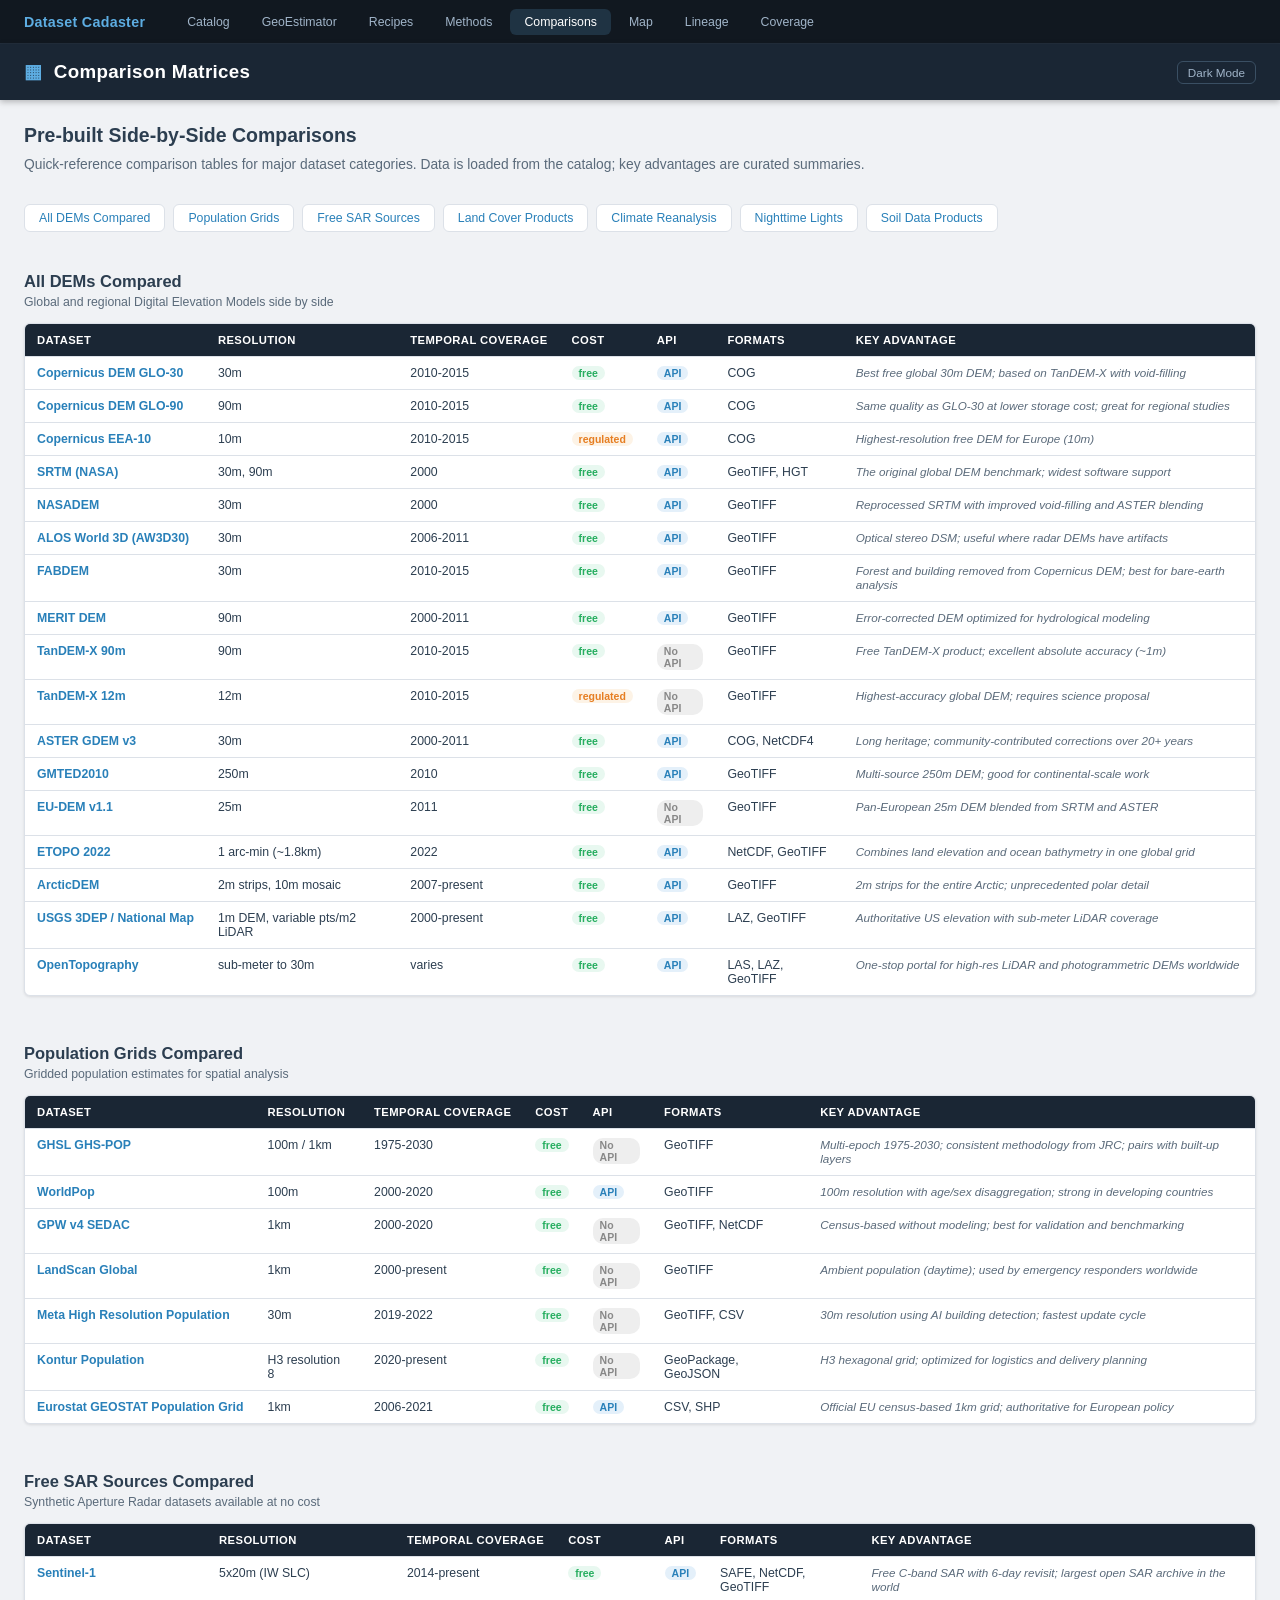
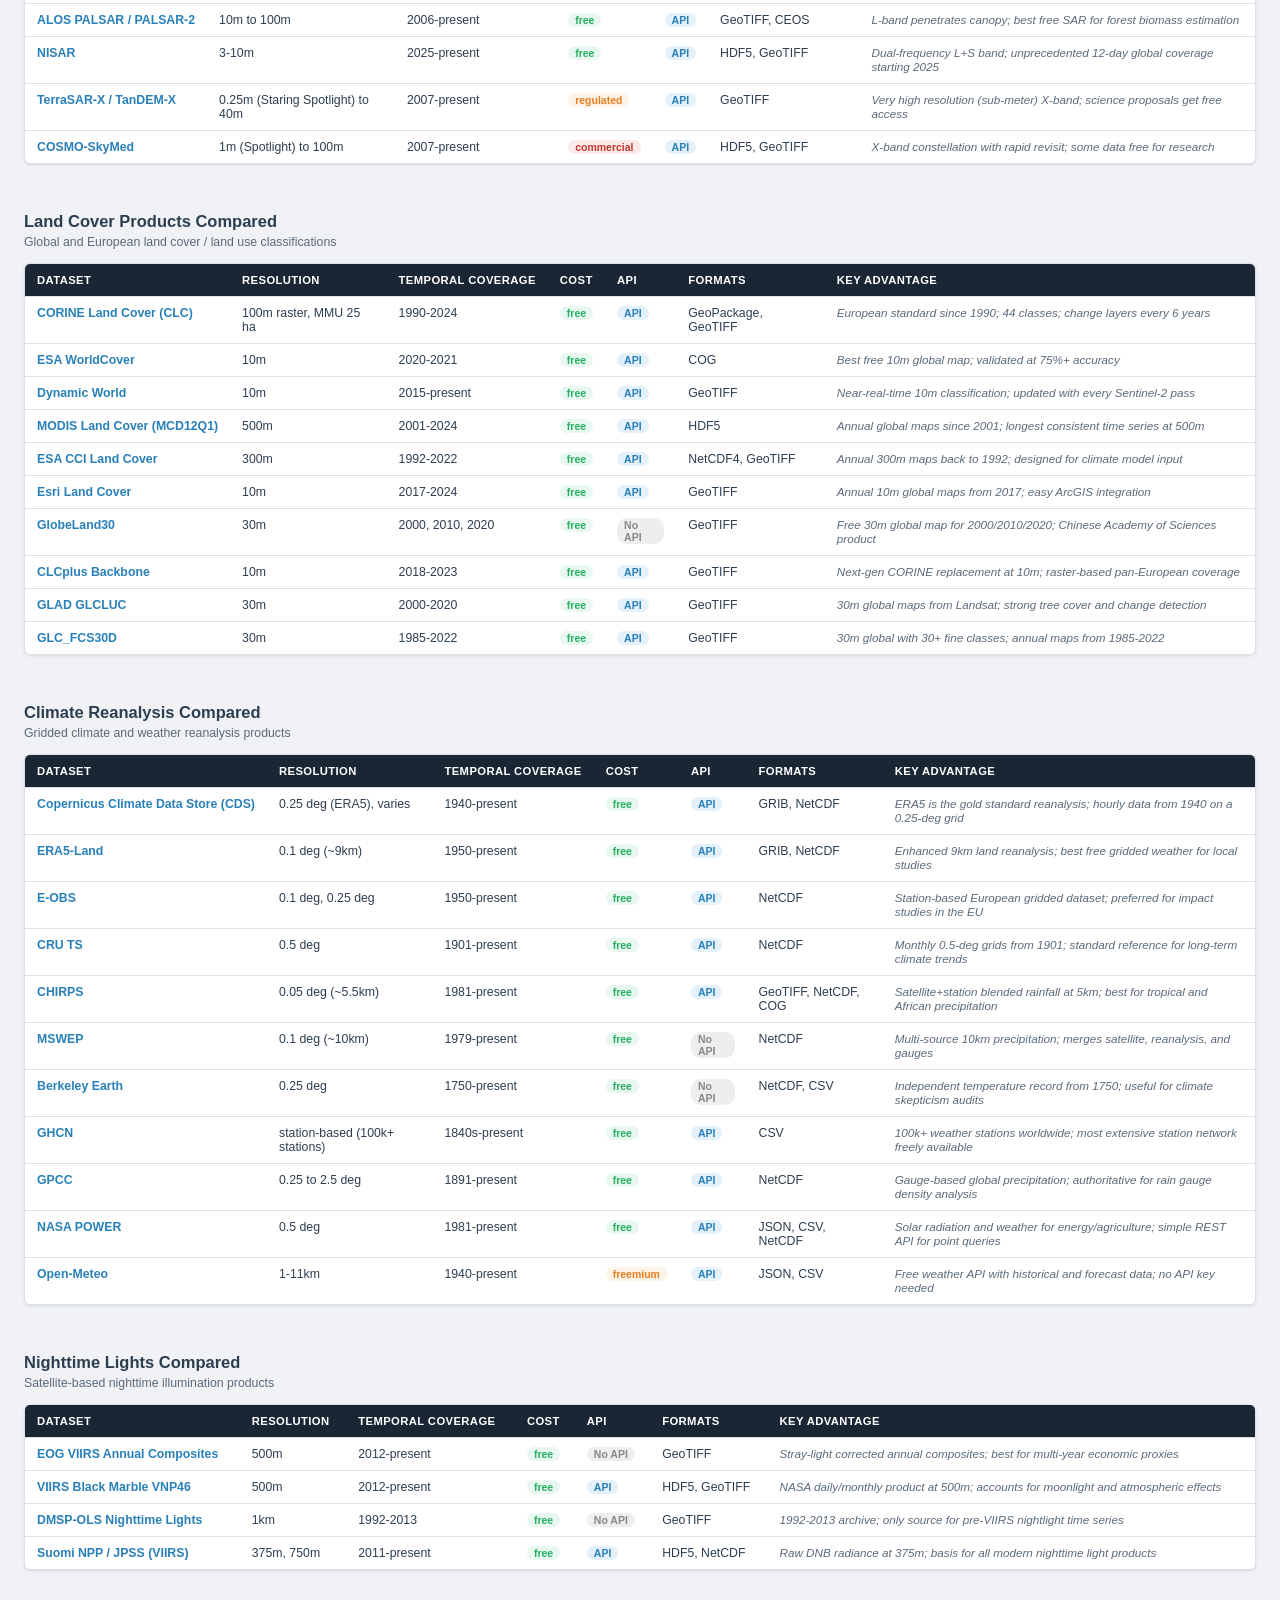
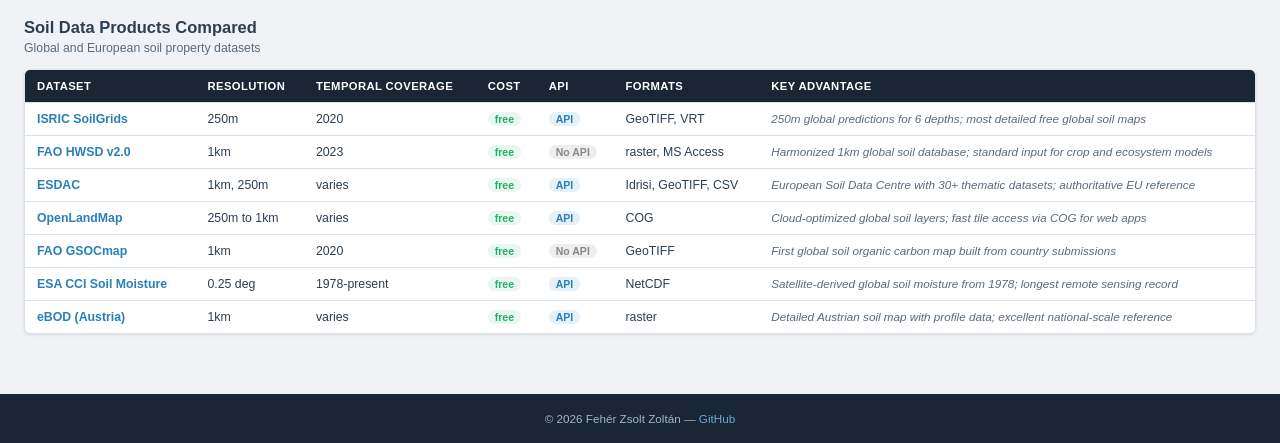
==== commit e938e5e6: "add .gitignore, .zenodo.json, security scan, author attribution, remove pycache" ====
--- a/app/compare.html
+++ b/app/compare.html
@@ -4,6 +4,7 @@
 <meta charset="UTF-8">
 <meta name="viewport" content="width=device-width, initial-scale=1.0">
 <title>Comparison Matrices — Dataset Cadaster</title>
+<meta name="author" content="Fehér Zsolt Zoltán">
 <link rel="stylesheet" href="shared.css">
 <script src="shared.js"></script>
 <style>
@@ -86,7 +87,7 @@
 
 </div>
 
-<footer class="footer">Dataset Cadaster &mdash; Geospatial &amp; Environmental Data Discovery</footer>
+<footer class="footer">&copy; 2026 Fehér Zsolt Zoltán &mdash; <a href="https://github.com/nagyhoho1234/DatasetCadaster" style="color:#5dade2;text-decoration:none">GitHub</a></footer>
 
 <script>
 /* ── Matrix definitions ─────────────────────────────── */
